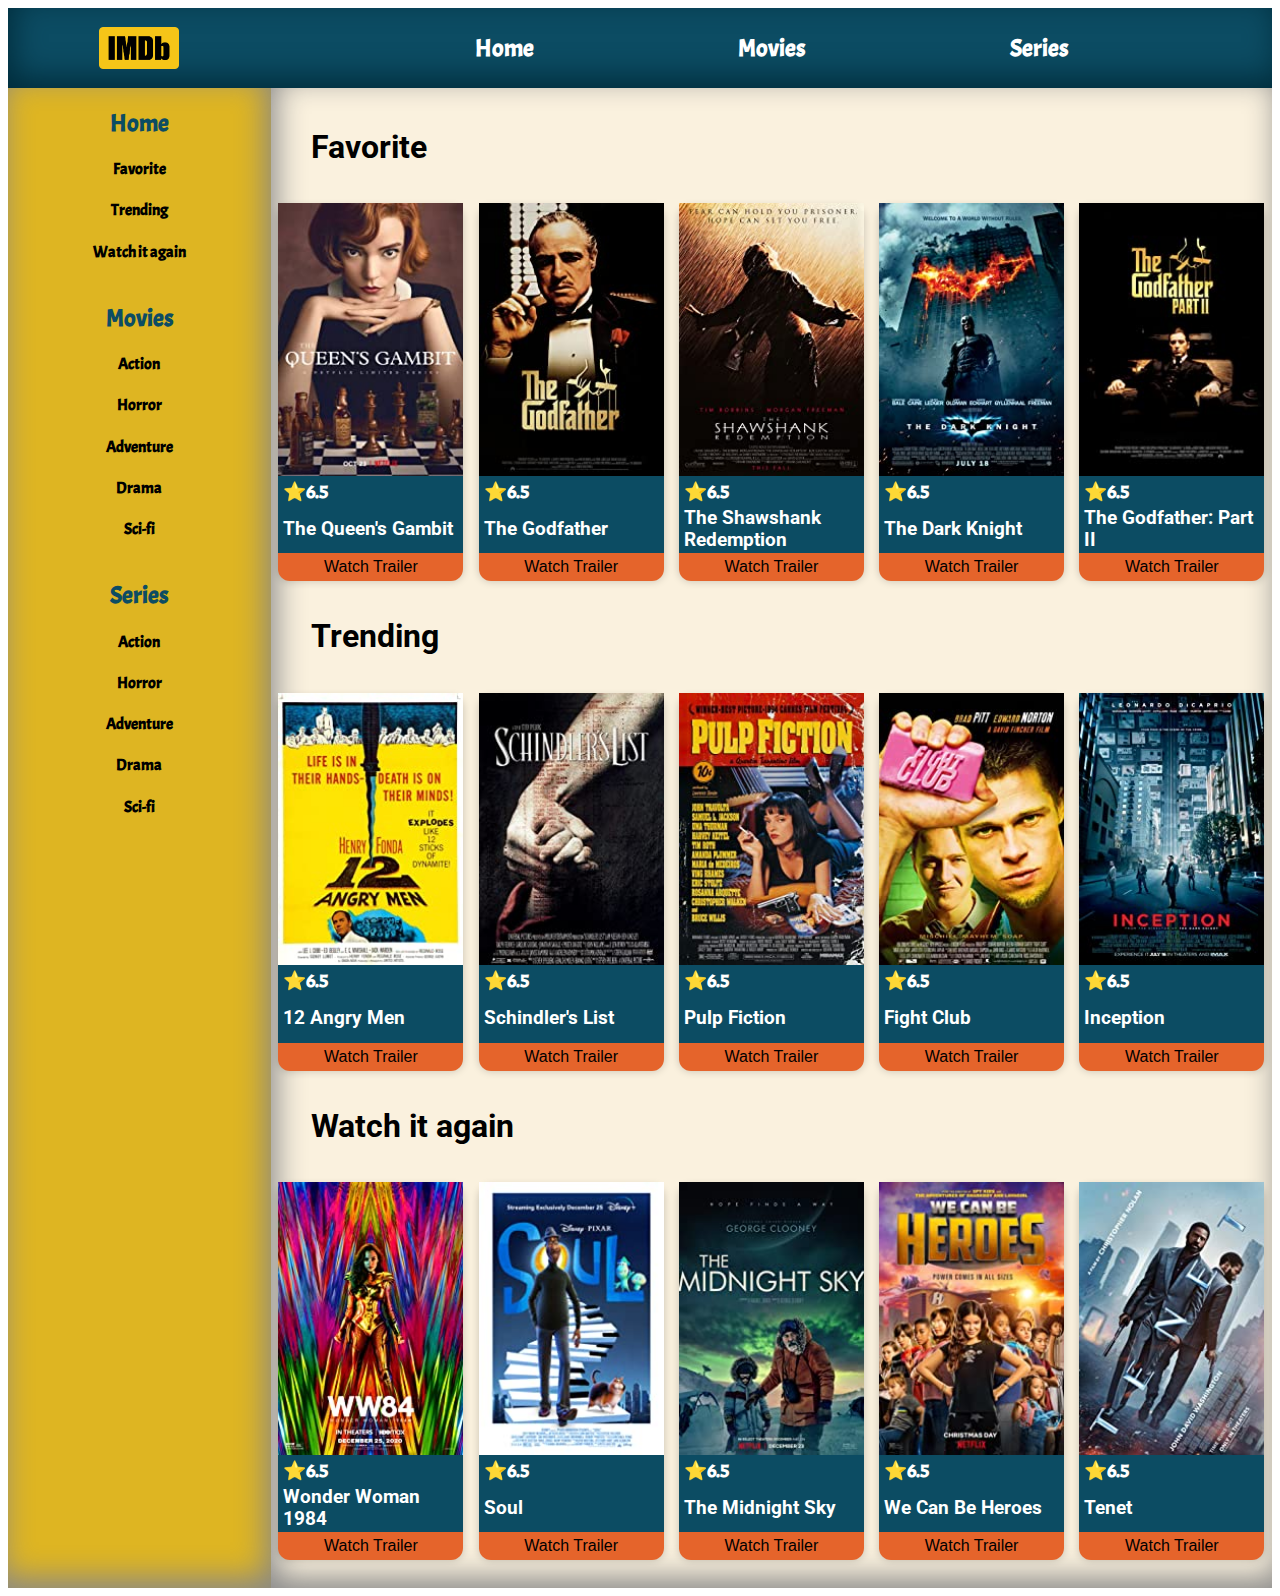
==== Home.html @ ee123dc2 "Phase 3" ====
<!DOCTYPE html>
<html lang="en">

<head>
    <meta charset="UTF-8">
    <meta name="viewport" content="width=device-width, initial-scale=1.0">
    <title>Document</title>
    <link rel="stylesheet" href="style.css">
</head>

<body>
    <div class="header">
        <div class="navlogo">
            <img src="./img/BG_rectangle._CB1509060989_SY230_SX307_AL_.jpeg" class="profileImg">
        </div>
        <div class="navMenu">
            <h2 class="h2navbaar"><a href="./Home.html">Home</a></h2>
            <h2 class="h2navbaar"><a href="./Movies.html">Movies</a></h2>
            <h2 class="h2navbaar"><a href="./Series.html">Series</a></h2>
        </div>
    </div>

    <div class="body">
        <div class="sidebar">
            <div>
                <h2 class="h2sidebar">Home</h2>
                <h4><a href="">Favorite</a></h4>
                <h4><a href="">Trending</a></h4>
                <h4><a href="">Watch it again</a></h4>
            </div>
            <div>
                <h2 class="h2sidebar">Movies</h2>
                <h4><a href="">Action</a></h4>
                <h4><a href="">Horror</a></h4>
                <h4><a href="">Adventure</a></h4>
                <h4><a href="">Drama</a></h4>
                <h4><a href="">Sci-fi</a></h4>
            </div>
            <div>
                <h2 class="h2sidebar">Series</h2>
                <h4><a href="">Action</a></h4>
                <h4><a href="">Horror</a></h4>
                <h4><a href="">Adventure</a></h4>
                <h4><a href="">Drama</a></h4>
                <h4><a href="">Sci-fi</a></h4>
            </div>
        </div>
        <div class="content">

            <div class="content-title">
                <h1 class="content-title">Favorite</h1>
            </div>

            <div class="content-movie">
                <div class="card">
                    <img src="./img/movie1.jpg" class="movieImg">
                    <div class="details">
                        <h3>⭐️6.5</h3>
                        <h3 class="movieTitle">The Queen's Gambit</h3>
                        <button><a href="www.google.com">Watch Trailer</a></button>
                    </div>
                </div>
                <div class="card">
                    <img src="./img/movie2.jpg" class="movieImg">
                    <div class="details">
                        <h3>⭐️6.5</h3>
                        <h3 class="movieTitle">The Godfather</h3>
                        <button><a href="www.google.com">Watch Trailer</a></button>
                    </div>
                </div>
                <div class="card">
                    <img src="./img/movie3.jpg" class="movieImg">
                    <div class="details">
                        <h3>⭐️6.5</h3>
                        <h3 class="movieTitle">The Shawshank Redemption</h3>
                        <button><a href="www.google.com">Watch Trailer</a></button>
                    </div>
                </div>
                <div class="card">
                    <img src="./img/movie4.jpg" class="movieImg">
                    <div class="details">
                        <h3>⭐️6.5</h3>
                        <h3 class="movieTitle">The Dark Knight</h3>
                        <button><a href="www.google.com">Watch Trailer</a></button>
                    </div>
                </div>
                <div class="card">
                    <img src="./img/movie5.jpg" class="movieImg">
                    <div class="details">
                        <h3>⭐️6.5</h3>
                        <h3 class="movieTitle">The Godfather: Part II</h3>
                        <button><a href="www.google.com">Watch Trailer</a></button>
                    </div>
                </div>
            </div>


            <div class="content-title">
                <h1 class="content-title">Trending</h1>
            </div>

            <div class="content-movie">
                <div class="card">
                    <img src="./img/movie6.jpg" class="movieImg">
                    <div class="details">
                        <h3>⭐️6.5</h3>
                        <h3 class="movieTitle">12 Angry Men</h3>
                        <button><a href="www.google.com">Watch Trailer</a></button>
                    </div>
                </div>
                <div class="card">
                    <img src="./img/movie7.jpg" class="movieImg">
                    <div class="details">
                        <h3>⭐️6.5</h3>
                        <h3 class="movieTitle">Schindler's List</h3>
                        <button><a href="www.google.com">Watch Trailer</a></button>
                    </div>
                </div>
                <div class="card">
                    <img src="./img/movie8.jpg" class="movieImg">
                    <div class="details">
                        <h3>⭐️6.5</h3>
                        <h3 class="movieTitle">Pulp Fiction</h3>
                        <button><a href="www.google.com">Watch Trailer</a></button>
                    </div>
                </div>
                <div class="card">
                    <img src="./img/movie9.jpg" class="movieImg">
                    <div class="details">
                        <h3>⭐️6.5</h3>
                        <h3 class="movieTitle">Fight Club</h3>
                        <button><a href="www.google.com">Watch Trailer</a></button>
                    </div>
                </div>
                <div class="card">
                    <img src="./img/movie10.jpg" class="movieImg">
                    <div class="details">
                        <h3>⭐️6.5</h3>
                        <h3 class="movieTitle">Inception</h3>
                        <button><a href="www.google.com">Watch Trailer</a></button>
                    </div>
                </div>
            </div>


            <div class="content-title">
                <h1 class="content-title">Watch it again</h1>
            </div>

            <div class="content-movie">
                <div class="card">
                    <img src="./img/movie11.jpg" class="movieImg">
                    <div class="details">
                        <h3>⭐️6.5</h3>
                        <h3 class="movieTitle">	Wonder Woman 1984 </h3>
                        <button><a href="www.google.com">Watch Trailer</a></button>
                    </div>
                </div>
                <div class="card">
                    <img src="./img/movie12.jpg" class="movieImg">
                    <div class="details">
                        <h3>⭐️6.5</h3>
                        <h3 class="movieTitle">	Soul </h3>
                        <button><a href="www.google.com">Watch Trailer</a></button>
                    </div>
                </div>
                <div class="card">
                    <img src="./img/movie13.jpg" class="movieImg">
                    <div class="details">
                        <h3>⭐️6.5</h3>
                        <h3 class="movieTitle">The Midnight Sky</h3>
                        <button><a href="www.google.com">Watch Trailer</a></button>
                    </div>
                </div>
                <div class="card">
                    <img src="./img/movie14.jpg" class="movieImg">
                    <div class="details">
                        <h3>⭐️6.5</h3>
                        <h3 class="movieTitle">We Can Be Heroes</h3>
                        <button><a href="www.google.com">Watch Trailer</a></button>
                    </div>
                </div>
                <div class="card">
                    <img src="./img/movie15.jpg" class="movieImg">
                    <div class="details">
                        <h3>⭐️6.5</h3>
                        <h3 class="movieTitle">	Tenet </h3>
                        <button><a href="www.google.com">Watch Trailer</a></button>
                    </div>
                </div>
            </div>




        </div>
    </div>



</body>

</html>
---- style.css ----
@import url('https://fonts.googleapis.com/css2?family=Anton&display=swap');
@import url('https://fonts.googleapis.com/css2?family=Acme&family=Anton&display=swap');
@import url('https://fonts.googleapis.com/css2?family=Roboto:wght@400;500;700&display=swap');

.header{
    height: 80px;
    background-color: #0c4c63;
    display: flex;
    justify-content: space-around;
    box-shadow: 5px -10px 30px #002c3b inset;
}

.navlogo{
    width: 336px;
    display: flex;
    justify-content:center;
    align-items: center;
}

.navMenu{
    width:100vw;
    display: flex;
    justify-content:space-evenly;
    align-items: center;
}

.body{
    display: flex;
    height: 1500px;
}

.sidebar{
    width: 336px;
    background-color: #deb522;
    box-shadow: -5px -10px 30px rgb(136, 136, 136) inset;
    display: flex;
    flex-direction: column;
    justify-content: flex-start ;
    align-items:center;
    text-align: center;
}

.content{
    width:100vw;
    background-color: #faf1de ;
    box-shadow: 5px -10px 30px rgb(136, 136, 136) inset;
    display: flex;
    flex-direction: column;
}

.content-movie{
    display: flex;
    justify-content: space-around;
}

.content-title{
    font-family: 'Roboto', sans-serif;
    margin-left: 20px;
    margin-top: 20px;

}

.profileImg{
    width: 80px;
}

.h2navbaar{
    font-family: 'Acme', sans-serif;
    color: white;
}

.h2sidebar{
    font-family: 'Acme', sans-serif;
    color: #0c4c63;
}

a:link{
    text-decoration: none;
    color: unset;
}

a:visited{
    color:unset;
}

.test{
    background-color: red;
}

h4{
    font-family: 'Acme', sans-serif;
}

h3{
    margin: 0;
    margin-left: 5px;
    font-family: 'Acme', sans-serif;
    color: white;
}

.card{
    box-shadow: 0 4px 8px 0 rgba(0,0,0,0.2);
    transition: 0.3s;
    width: 185px;
    height: 374px;
    border-radius: 12px;
    background-color: #0c4c63;
    margin-top: 16px;
}

.card:hover {
    box-shadow: 0 8px 16px 0 rgba(0,0,0,0.2);
  }

.container {
    padding: 2px 16px;
  }

.movieImg{
    width: 185px;
} 

.details{
    display: flex;
    flex-direction: column;
    justify-content: space-between;
    height: 101.59px;
}

button{
    background-color: #e5642b; /* Green */
    border: none;
    color: black;
    padding: 5px 15px;
    text-align: center;
    text-decoration: none;
    display: inline-block;
    font-size: 16px;
    margin-bottom: 0px ;
    cursor: pointer;
    border-radius: 0px 0px 12px 12px;
}

.movieTitle{
    font-family: 'Roboto', sans-serif;
}
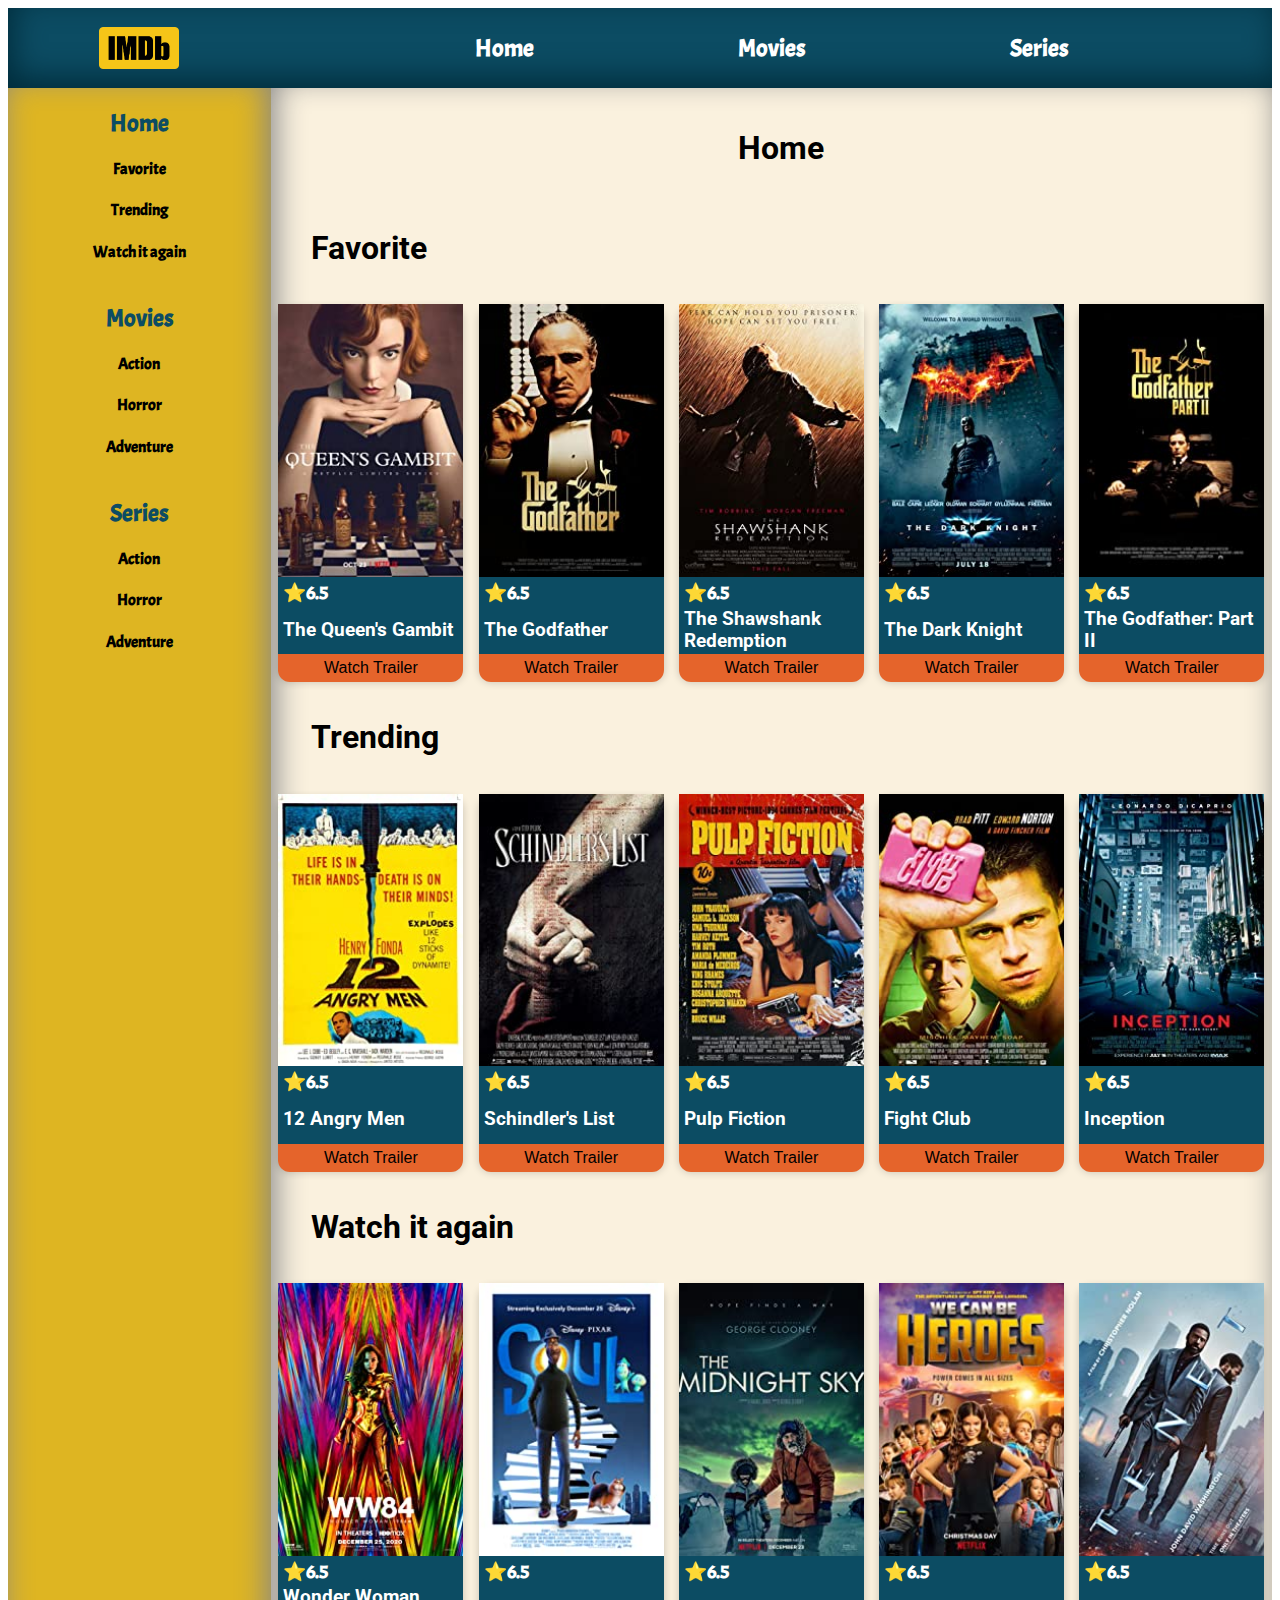
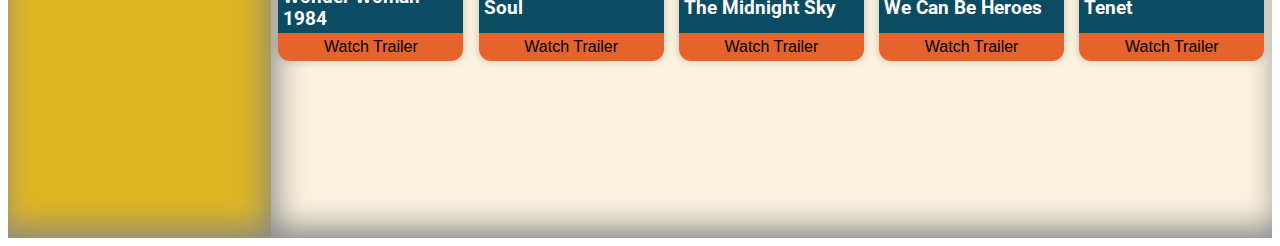
==== commit 70b469f6: "Final Phase." ====
--- a/Home.html
+++ b/Home.html
@@ -23,137 +23,139 @@
     <div class="body">
         <div class="sidebar">
             <div>
-                <h2 class="h2sidebar">Home</h2>
-                <h4><a href="">Favorite</a></h4>
-                <h4><a href="">Trending</a></h4>
-                <h4><a href="">Watch it again</a></h4>
+                <h2 class="h2sidebar"><a href="./Home.html">Home</a></h2>
+                <h4><a href="./Home.html#Favorite">Favorite</a></h4>
+                <h4><a href="./Home.html#Trending">Trending</a></h4>
+                <h4><a href="./Home.html#Watch">Watch it again</a></h4>
             </div>
             <div>
-                <h2 class="h2sidebar">Movies</h2>
-                <h4><a href="">Action</a></h4>
-                <h4><a href="">Horror</a></h4>
-                <h4><a href="">Adventure</a></h4>
-                <h4><a href="">Drama</a></h4>
-                <h4><a href="">Sci-fi</a></h4>
+                <h2 class="h2sidebar"><a href="./Movies.html">Movies</a></h2>
+                <h4><a href="./Movies.html#Action">Action</a></h4>
+                <h4><a href="./Movies.html#Horror">Horror</a></h4>
+                <h4><a href="./Movies.html#Adventure">Adventure</a></h4>
+
             </div>
             <div>
-                <h2 class="h2sidebar">Series</h2>
-                <h4><a href="">Action</a></h4>
-                <h4><a href="">Horror</a></h4>
-                <h4><a href="">Adventure</a></h4>
-                <h4><a href="">Drama</a></h4>
-                <h4><a href="">Sci-fi</a></h4>
+                <h2 class="h2sidebar"><a href="./Series.html">Series</a></h2>
+                <h4><a href="./Series.html#Action">Action</a></h4>
+                <h4><a href="./Series.html#Horror">Horror</a></h4>
+                <h4><a href="./Series.html#Adventure">Adventure</a></h4>
+
             </div>
         </div>
         <div class="content">
 
+            <div class="content-title" id="">
+                <h1 style="text-align: center;">Home</h1>
+            </div>
+
+            <div class="content-title" id="Favorite">
+                <h1 class="content-title">Favorite</h1>
+            </div>
+
+            <div class="content-movie">
+                <div class="card">
+                    <img src="./img/movie1.jpg" class="movieImg">
+                    <div class="details">
+                        <h3>⭐️6.5</h3>
+                        <h3 class="movieTitle">The Queen's Gambit</h3>
+                        <button><a href="https://www.youtube.com/watch?v=CDrieqwSdgI">Watch Trailer</a></button>
+                    </div>
+                </div>
+                <div class="card">
+                    <img src="./img/movie2.jpg" class="movieImg">
+                    <div class="details">
+                        <h3>⭐️6.5</h3>
+                        <h3 class="movieTitle">The Godfather</h3>
+                        <button><a href="https://www.youtube.com/watch?v=sY1S34973zA">Watch Trailer</a></button>
+                    </div>
+                </div>
+                <div class="card">
+                    <img src="./img/movie3.jpg" class="movieImg">
+                    <div class="details">
+                        <h3>⭐️6.5</h3>
+                        <h3 class="movieTitle">The Shawshank Redemption</h3>
+                        <button><a href="https://www.youtube.com/watch?v=6hB3S9bIaco">Watch Trailer</a></button>
+                    </div>
+                </div>
+                <div class="card">
+                    <img src="./img/movie4.jpg" class="movieImg">
+                    <div class="details">
+                        <h3>⭐️6.5</h3>
+                        <h3 class="movieTitle">The Dark Knight</h3>
+                        <button><a href="https://www.youtube.com/watch?v=EXeTwQWrcwY">Watch Trailer</a></button>
+                    </div>
+                </div>
+                <div class="card">
+                    <img src="./img/movie5.jpg" class="movieImg">
+                    <div class="details">
+                        <h3>⭐️6.5</h3>
+                        <h3 class="movieTitle">The Godfather: Part II</h3>
+                        <button><a href="https://www.youtube.com/watch?v=9O1Iy9od7-A">Watch Trailer</a></button>
+                    </div>
+                </div>
+            </div>
+
+
             <div class="content-title">
-                <h1 class="content-title">Favorite</h1>
+                <h1 class="content-title" id="Trending">Trending</h1>
             </div>
 
             <div class="content-movie">
                 <div class="card">
-                    <img src="./img/movie1.jpg" class="movieImg">
-                    <div class="details">
-                        <h3>⭐️6.5</h3>
-                        <h3 class="movieTitle">The Queen's Gambit</h3>
-                        <button><a href="www.google.com">Watch Trailer</a></button>
-                    </div>
-                </div>
-                <div class="card">
-                    <img src="./img/movie2.jpg" class="movieImg">
-                    <div class="details">
-                        <h3>⭐️6.5</h3>
-                        <h3 class="movieTitle">The Godfather</h3>
-                        <button><a href="www.google.com">Watch Trailer</a></button>
-                    </div>
-                </div>
-                <div class="card">
-                    <img src="./img/movie3.jpg" class="movieImg">
-                    <div class="details">
-                        <h3>⭐️6.5</h3>
-                        <h3 class="movieTitle">The Shawshank Redemption</h3>
-                        <button><a href="www.google.com">Watch Trailer</a></button>
-                    </div>
-                </div>
-                <div class="card">
-                    <img src="./img/movie4.jpg" class="movieImg">
-                    <div class="details">
-                        <h3>⭐️6.5</h3>
-                        <h3 class="movieTitle">The Dark Knight</h3>
-                        <button><a href="www.google.com">Watch Trailer</a></button>
-                    </div>
-                </div>
-                <div class="card">
-                    <img src="./img/movie5.jpg" class="movieImg">
-                    <div class="details">
-                        <h3>⭐️6.5</h3>
-                        <h3 class="movieTitle">The Godfather: Part II</h3>
-                        <button><a href="www.google.com">Watch Trailer</a></button>
+                    <img src="./img/movie6.jpg" class="movieImg">
+                    <div class="details">
+                        <h3>⭐️6.5</h3>
+                        <h3 class="movieTitle">12 Angry Men</h3>
+                        <button><a href="https://www.youtube.com/watch?v=Uq734_nZ7Eo">Watch Trailer</a></button>
+                    </div>
+                </div>
+                <div class="card">
+                    <img src="./img/movie7.jpg" class="movieImg">
+                    <div class="details">
+                        <h3>⭐️6.5</h3>
+                        <h3 class="movieTitle">Schindler's List</h3>
+                        <button><a href="https://www.youtube.com/watch?v=Uq734_nZ7Eo">Watch Trailer</a></button>
+                    </div>
+                </div>
+                <div class="card">
+                    <img src="./img/movie8.jpg" class="movieImg">
+                    <div class="details">
+                        <h3>⭐️6.5</h3>
+                        <h3 class="movieTitle">Pulp Fiction</h3>
+                        <button><a href="https://www.youtube.com/watch?v=Uq734_nZ7Eo">Watch Trailer</a></button>
+                    </div>
+                </div>
+                <div class="card">
+                    <img src="./img/movie9.jpg" class="movieImg">
+                    <div class="details">
+                        <h3>⭐️6.5</h3>
+                        <h3 class="movieTitle">Fight Club</h3>
+                        <button><a href="https://www.youtube.com/watch?v=Uq734_nZ7Eo">Watch Trailer</a></button>
+                    </div>
+                </div>
+                <div class="card">
+                    <img src="./img/movie10.jpg" class="movieImg">
+                    <div class="details">
+                        <h3>⭐️6.5</h3>
+                        <h3 class="movieTitle">Inception</h3>
+                        <button><a href="https://www.youtube.com/watch?v=Uq734_nZ7Eo">Watch Trailer</a></button>
                     </div>
                 </div>
             </div>
 
 
             <div class="content-title">
-                <h1 class="content-title">Trending</h1>
+                <h1 class="content-title" id="Watch">Watch it again</h1>
             </div>
 
             <div class="content-movie">
                 <div class="card">
-                    <img src="./img/movie6.jpg" class="movieImg">
-                    <div class="details">
-                        <h3>⭐️6.5</h3>
-                        <h3 class="movieTitle">12 Angry Men</h3>
-                        <button><a href="www.google.com">Watch Trailer</a></button>
-                    </div>
-                </div>
-                <div class="card">
-                    <img src="./img/movie7.jpg" class="movieImg">
-                    <div class="details">
-                        <h3>⭐️6.5</h3>
-                        <h3 class="movieTitle">Schindler's List</h3>
-                        <button><a href="www.google.com">Watch Trailer</a></button>
-                    </div>
-                </div>
-                <div class="card">
-                    <img src="./img/movie8.jpg" class="movieImg">
-                    <div class="details">
-                        <h3>⭐️6.5</h3>
-                        <h3 class="movieTitle">Pulp Fiction</h3>
-                        <button><a href="www.google.com">Watch Trailer</a></button>
-                    </div>
-                </div>
-                <div class="card">
-                    <img src="./img/movie9.jpg" class="movieImg">
-                    <div class="details">
-                        <h3>⭐️6.5</h3>
-                        <h3 class="movieTitle">Fight Club</h3>
-                        <button><a href="www.google.com">Watch Trailer</a></button>
-                    </div>
-                </div>
-                <div class="card">
-                    <img src="./img/movie10.jpg" class="movieImg">
-                    <div class="details">
-                        <h3>⭐️6.5</h3>
-                        <h3 class="movieTitle">Inception</h3>
-                        <button><a href="www.google.com">Watch Trailer</a></button>
-                    </div>
-                </div>
-            </div>
-
-
-            <div class="content-title">
-                <h1 class="content-title">Watch it again</h1>
-            </div>
-
-            <div class="content-movie">
-                <div class="card">
                     <img src="./img/movie11.jpg" class="movieImg">
                     <div class="details">
                         <h3>⭐️6.5</h3>
                         <h3 class="movieTitle">	Wonder Woman 1984 </h3>
-                        <button><a href="www.google.com">Watch Trailer</a></button>
+                        <button><a href="https://www.youtube.com/watch?v=Uq734_nZ7Eo">Watch Trailer</a></button>
                     </div>
                 </div>
                 <div class="card">
@@ -161,7 +163,7 @@
                     <div class="details">
                         <h3>⭐️6.5</h3>
                         <h3 class="movieTitle">	Soul </h3>
-                        <button><a href="www.google.com">Watch Trailer</a></button>
+                        <button><a href="https://www.youtube.com/watch?v=Uq734_nZ7Eo">Watch Trailer</a></button>
                     </div>
                 </div>
                 <div class="card">
@@ -169,7 +171,7 @@
                     <div class="details">
                         <h3>⭐️6.5</h3>
                         <h3 class="movieTitle">The Midnight Sky</h3>
-                        <button><a href="www.google.com">Watch Trailer</a></button>
+                        <button><a href="https://www.youtube.com/watch?v=Uq734_nZ7Eo">Watch Trailer</a></button>
                     </div>
                 </div>
                 <div class="card">
@@ -177,7 +179,7 @@
                     <div class="details">
                         <h3>⭐️6.5</h3>
                         <h3 class="movieTitle">We Can Be Heroes</h3>
-                        <button><a href="www.google.com">Watch Trailer</a></button>
+                        <button><a href="https://www.youtube.com/watch?v=Uq734_nZ7Eo">Watch Trailer</a></button>
                     </div>
                 </div>
                 <div class="card">
@@ -185,7 +187,7 @@
                     <div class="details">
                         <h3>⭐️6.5</h3>
                         <h3 class="movieTitle">	Tenet </h3>
-                        <button><a href="www.google.com">Watch Trailer</a></button>
+                        <button><a href="https://www.youtube.com/watch?v=Uq734_nZ7Eo">Watch Trailer</a></button>
                     </div>
                 </div>
             </div>
--- a/style.css
+++ b/style.css
@@ -26,7 +26,7 @@
 
 .body{
     display: flex;
-    height: 1500px;
+    height: 1750px;
 }
 
 .sidebar{
@@ -109,7 +109,7 @@
 }
 
 .card:hover {
-    box-shadow: 0 8px 16px 0 rgba(0,0,0,0.2);
+    box-shadow: 0 8px 16px 0 black;
   }
 
 .container {
